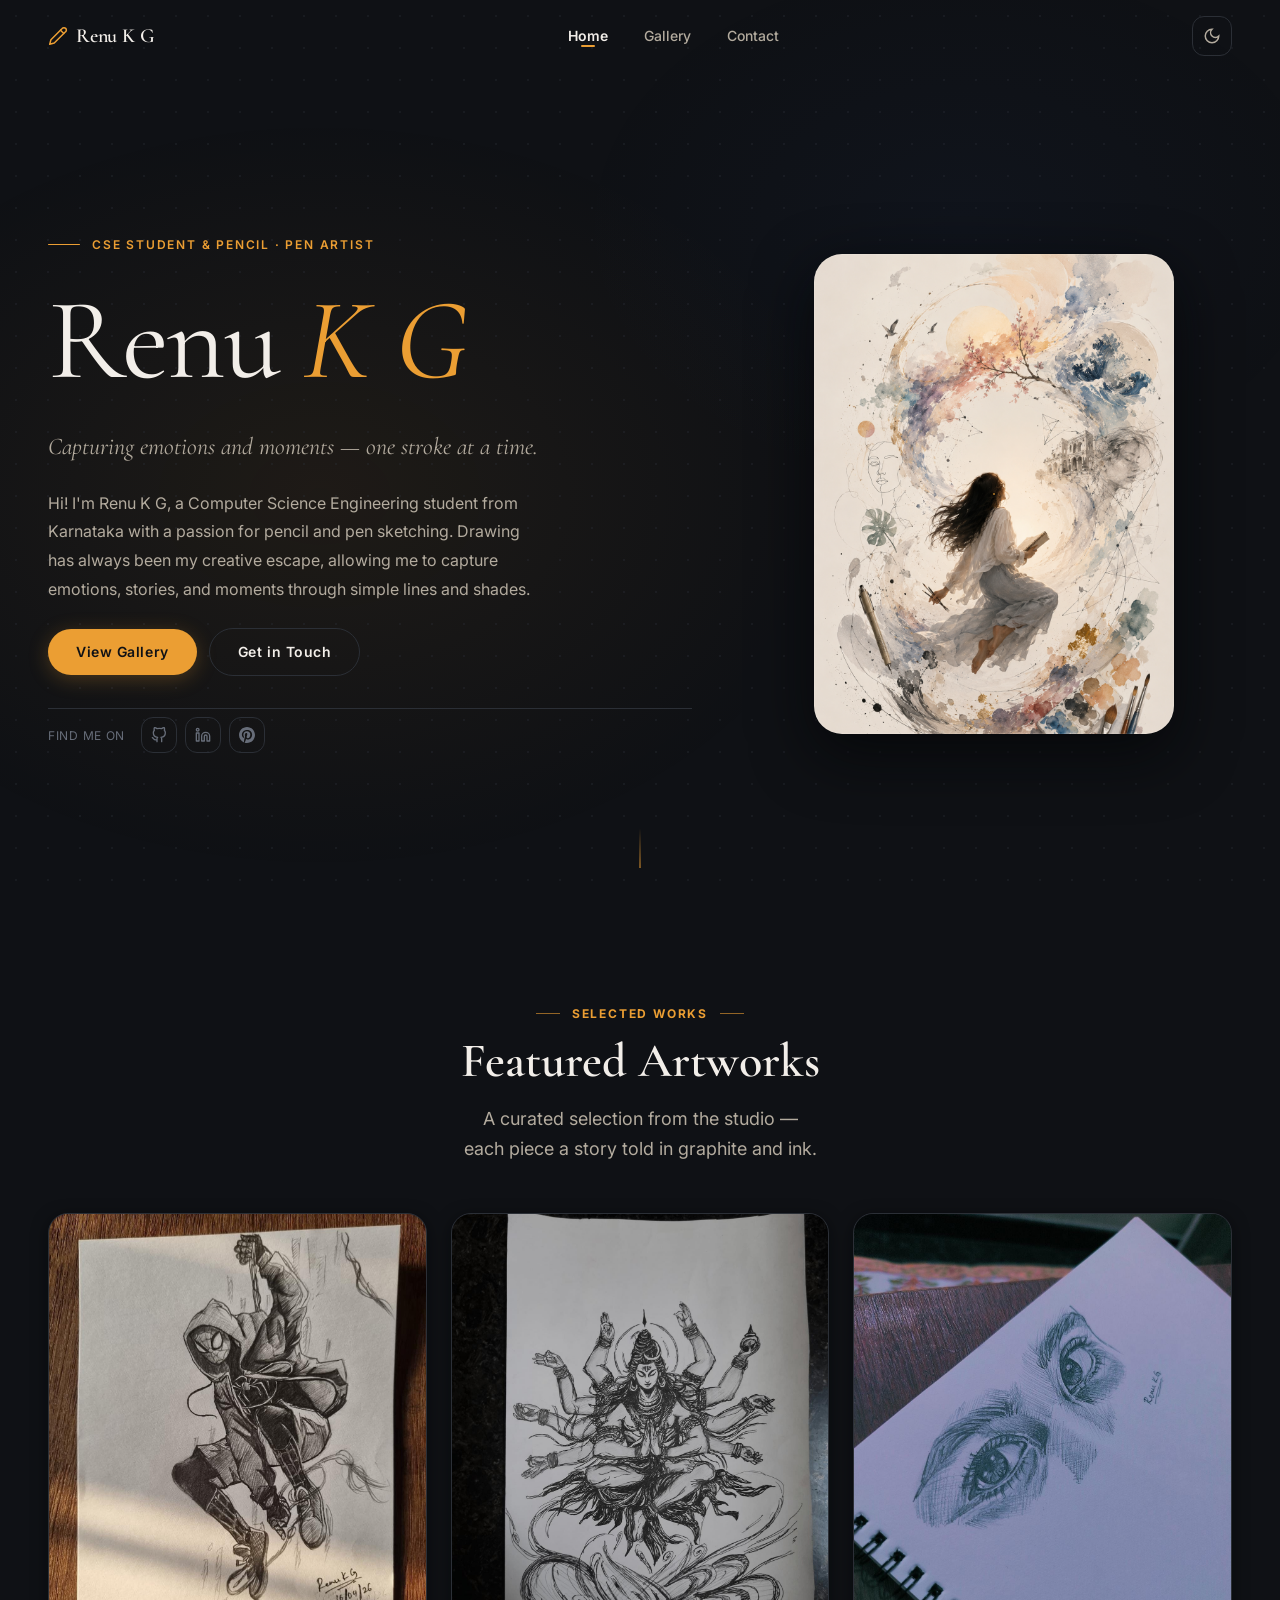
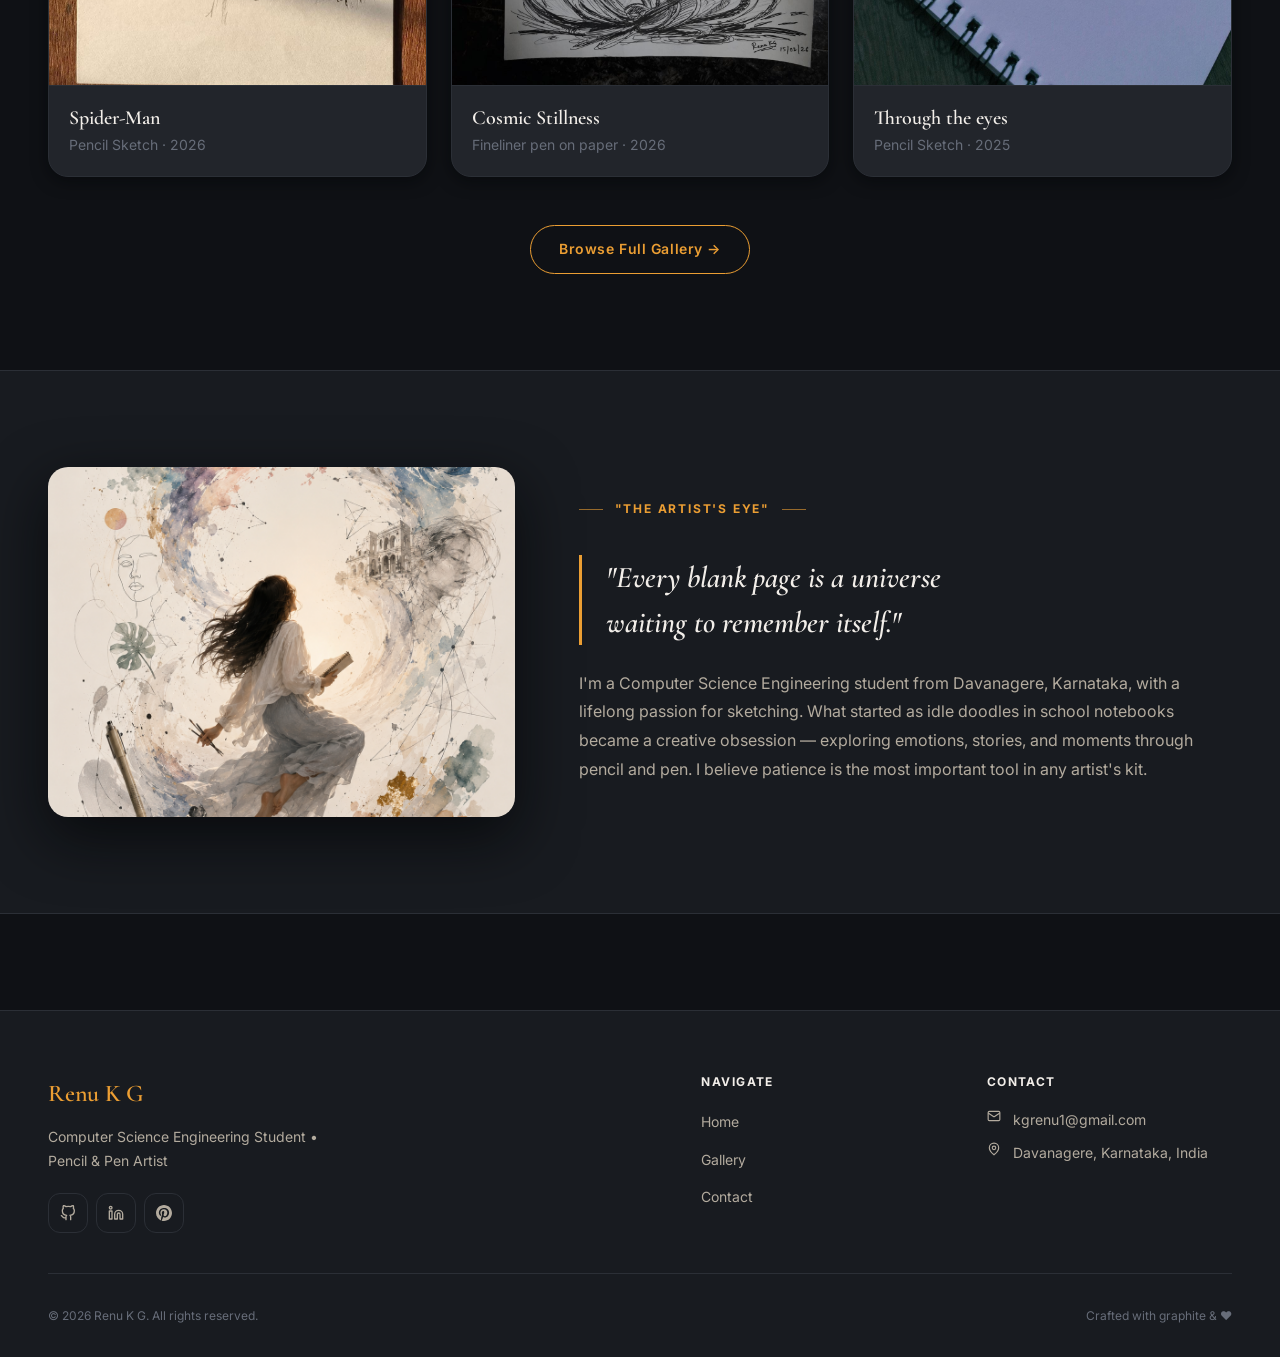
==== index.html @ 619134e6 "Initial commit: Production-ready Art Portfolio website" ====
<!DOCTYPE html>
<html lang="en" data-theme="dark">

<head>
  <meta charset="UTF-8">
  <meta name="viewport" content="width=device-width, initial-scale=1.0">

  <!-- SEO -->
  <title>Renu K G — Art Gallery</title>
  <meta name="description"
    content="The art portfolio of Renu K G, a Computer Science Engineering student from Davanagere, Karnataka, specialising in detailed pencil sketches and pen artworks.">
  <meta name="keywords"
    content="pencil sketch, pen art, graphite drawing, ink art, artist portfolio, portrait, nature illustration, Renu K G">
  <meta name="author" content="Renu K G">
  <meta name="robots" content="index, follow">
  <meta name="color-scheme" content="dark light">
  <meta name="theme-color" content="hsl(220, 16%, 7%)">

  <!-- Open Graph -->
  <meta property="og:title" content="Renu K G — Pencil Sketch &amp; Pen Art Portfolio">
  <meta property="og:description"
    content="A CSE student from Karnataka capturing emotions and moments through pencil and pen — one stroke at a time.">
  <meta property="og:type" content="website">
  <meta property="og:image" content="images/profile.jpg">

  <!-- Favicon (pencil emoji SVG) -->
  <link rel="icon"
    href="data:image/svg+xml,<svg xmlns='http://www.w3.org/2000/svg' viewBox='0 0 100 100'><text y='.9em' font-size='90'>✏️</text></svg>">

  <!-- Canonical -->
  <link rel="canonical" href="index.html">

  <!-- Google Fonts (preconnect for performance) -->
  <link rel="preconnect" href="https://fonts.googleapis.com">
  <link rel="preconnect" href="https://fonts.gstatic.com" crossorigin>

  <!-- CSS -->
  <link rel="stylesheet" href="css/style.css">
  <link rel="stylesheet" href="css/nav.css">
  <link rel="stylesheet" href="css/hero.css">

  <!-- Theme — loads in <head> to prevent flash -->
  <script src="js/theme.js"></script>
</head>

<body>

  <!-- Skip to main content (keyboard accessibility) -->
  <a class="skip-link" href="#main-content">Skip to content</a>

  <!-- ════════════════════════════════════════
       NAVIGATION
  ════════════════════════════════════════ -->
  <nav class="navbar" id="navbar" role="navigation" aria-label="Main navigation">
    <div class="nav-container">

      <!-- Logo -->
      <a href="index.html" class="nav-logo" aria-label="Renu K G — Home">
        <svg class="logo-icon" width="20" height="20" viewBox="0 0 24 24" fill="none" stroke="currentColor"
          stroke-width="1.8" stroke-linecap="round" stroke-linejoin="round" aria-hidden="true">
          <path d="M17 3a2.85 2.83 0 1 1 4 4L7.5 20.5 2 22l1.5-5.5Z" />
          <path d="m15 5 4 4" />
        </svg>
        <span class="logo-text">Renu K G</span>
      </a>

      <!-- Desktop links -->
      <ul class="nav-links" id="navLinks" role="list">
        <li><a href="index.html" class="nav-link active">Home</a></li>
        <li><a href="gallery.html" class="nav-link">Gallery</a></li>
        <li><a href="contact.html" class="nav-link">Contact</a></li>
      </ul>

      <!-- Actions -->
      <div class="nav-actions">
        <button class="theme-toggle" id="themeToggle" aria-label="Switch to light mode" type="button">
          <!-- Sun -->
          <svg class="icon-sun" width="18" height="18" viewBox="0 0 24 24" fill="none" stroke="currentColor"
            stroke-width="2" stroke-linecap="round" aria-hidden="true">
            <circle cx="12" cy="12" r="4" />
            <path
              d="M12 2v2M12 20v2M4.93 4.93l1.41 1.41M17.66 17.66l1.41 1.41M2 12h2M20 12h2M6.34 17.66l-1.41 1.41M19.07 4.93l-1.41 1.41" />
          </svg>
          <!-- Moon -->
          <svg class="icon-moon" width="18" height="18" viewBox="0 0 24 24" fill="none" stroke="currentColor"
            stroke-width="2" stroke-linecap="round" aria-hidden="true">
            <path d="M12 3a6 6 0 0 0 9 9 9 9 0 1 1-9-9Z" />
          </svg>
        </button>

        <button class="hamburger" id="hamburger" aria-label="Open menu" aria-expanded="false" aria-controls="navLinks"
          type="button">
          <span class="bar"></span>
          <span class="bar"></span>
          <span class="bar"></span>
        </button>
      </div>
    </div>
  </nav>

  <!-- Mobile nav overlay -->
  <div class="nav-overlay" id="navOverlay" aria-hidden="true"></div>


  <!-- ════════════════════════════════════════
       HERO
  ════════════════════════════════════════ -->
  <section class="hero" id="hero" aria-label="Artist introduction">
    <div class="hero-container" id="main-content">

      <!-- Content -->
      <div class="hero-content" data-reveal>
        <p class="hero-eyebrow">CSE Student &amp; Pencil · Pen Artist</p>

        <h1 class="hero-title">
          Renu <span class="hero-title-line accent">K G</span>
        </h1>

        <p class="hero-subtitle">Capturing emotions and moments — one stroke at a time.</p>

        <p class="hero-description">
          Hi! I'm Renu K G, a Computer Science Engineering student from Karnataka with a passion
          for pencil and pen sketching. Drawing has always been my creative escape, allowing me
          to capture emotions, stories, and moments through simple lines and shades.
        </p>

        <div class="hero-cta">
          <a href="gallery.html" class="btn btn-primary" id="heroGalleryBtn" data-ga="contact">View Gallery</a>
          <a href="contact.html" class="btn btn-ghost" id="heroContactBtn">Get in Touch</a>
        </div>

        <div class="hero-social">
          <span class="hero-social-label">Find me on</span>
          <div class="hero-social-links">
            <a href="https://github.com/renu-kg" class="hero-social-link" aria-label="GitHub" data-social="github"
              target="_blank" rel="noopener">
              <svg width="16" height="16" viewBox="0 0 24 24" fill="none" stroke="currentColor" stroke-width="2"
                stroke-linecap="round" stroke-linejoin="round" aria-hidden="true">
                <path
                  d="M9 19c-5 1.5-5-2.5-7-3m14 6v-3.87a3.37 3.37 0 0 0-.94-2.61c3.14-.35 6.44-1.54 6.44-7A5.44 5.44 0 0 0 20 4.77 5.07 5.07 0 0 0 19.91 1S18.73.65 16 2.48a13.38 13.38 0 0 0-7 0C6.27.65 5.09 1 5.09 1A5.07 5.07 0 0 0 5 4.77a5.44 5.44 0 0 0-1.5 3.78c0 5.42 3.3 6.61 6.44 7A3.37 3.37 0 0 0 9 18.13V22" />
              </svg>
            </a>
            <a href="https://www.linkedin.com/in/renu-k-g-9aaa152a6/" class="hero-social-link" aria-label="LinkedIn"
              data-social="linkedin" target="_blank" rel="noopener">
              <svg width="16" height="16" viewBox="0 0 24 24" fill="none" stroke="currentColor" stroke-width="2"
                stroke-linecap="round" stroke-linejoin="round" aria-hidden="true">
                <path d="M16 8a6 6 0 0 1 6 6v7h-4v-7a2 2 0 0 0-2-2 2 2 0 0 0-2 2v7h-4v-7a6 6 0 0 1 6-6z" />
                <rect x="2" y="9" width="4" height="12" />
                <circle cx="4" cy="4" r="2" />
              </svg>
            </a>
            <a href="https://pin.it/g6fN6bqMo" class="hero-social-link" aria-label="Pinterest" data-social="pinterest"
              target="_blank" rel="noopener">
              <svg width="16" height="16" viewBox="0 0 24 24" fill="currentColor" aria-hidden="true">
                <path
                  d="M12 0C5.373 0 0 5.373 0 12c0 5.084 3.163 9.426 7.627 11.174-.105-.949-.2-2.405.042-3.441.218-.937 1.407-5.965 1.407-5.965s-.359-.719-.359-1.782c0-1.668.967-2.914 2.171-2.914 1.023 0 1.518.769 1.518 1.69 0 1.029-.655 2.568-.994 3.995-.283 1.194.599 2.169 1.777 2.169 2.133 0 3.772-2.249 3.772-5.495 0-2.873-2.064-4.882-5.012-4.882-3.414 0-5.418 2.561-5.418 5.207 0 1.031.397 2.138.893 2.738a.36.36 0 0 1 .083.345l-.333 1.36c-.053.22-.174.267-.402.161-1.499-.698-2.436-2.889-2.436-4.649 0-3.785 2.75-7.262 7.929-7.262 4.163 0 7.398 2.967 7.398 6.931 0 4.136-2.607 7.464-6.227 7.464-1.216 0-2.359-.632-2.75-1.378l-.748 2.853c-.271 1.043-1.002 2.35-1.492 3.146C9.57 23.812 10.763 24 12 24c6.627 0 12-5.373 12-12S18.627 0 12 0z" />
              </svg>
            </a>
          </div>
        </div>
      </div>

      <!-- Profile image -->
      <div class="hero-image-wrapper" data-reveal data-delay="200">
        <div class="hero-image-frame">
          <img src="images/profile2.png" alt="Renu K G — Artist" class="hero-image">
          <div class="hero-deco-ring" aria-hidden="true"></div>
          <div class="hero-deco-ring" aria-hidden="true"></div>
        </div>
      </div>

    </div>

    <!-- Scroll cue -->
    <div class="hero-scroll" aria-hidden="true">
      <div class="hero-scroll-line"></div>
    </div>
  </section>


  <!-- ════════════════════════════════════════
       FEATURED WORKS
  ════════════════════════════════════════ -->
  <section class="featured-section" id="featured" aria-labelledby="featuredHeading">
    <div class="container">
      <header class="section-header" data-reveal>
        <p class="section-eyebrow">Selected Works</p>
        <h2 class="section-title" id="featuredHeading">Featured Artworks</h2>
        <p class="section-subtitle">A curated selection from the studio — each piece a story told in graphite and ink.
        </p>
      </header>

      <!-- Cards injected by home.js -->
      <div class="featured-grid" id="featuredGrid" aria-live="polite"></div>

      <div class="section-footer" data-reveal>
        <a href="gallery.html" class="btn btn-outline" id="viewAllBtn" data-ga="contact">Browse Full Gallery &rarr;</a>
      </div>
    </div>
  </section>


  <!-- ════════════════════════════════════════
       ABOUT TEASER
  ════════════════════════════════════════ -->
  <section class="about-teaser" id="about-teaser" aria-labelledby="teaserHeading">
    <div class="container">
      <div class="about-teaser-inner">
        <div class="about-teaser-img-wrap" data-reveal>
          <img src="images/profile2.png" alt="Renu K G — Artist at work" loading="lazy">
        </div>
        <div class="about-teaser-content">
          <p class="section-eyebrow" data-reveal>"The artist's eye"</p>
          <h2 class="about-teaser-quote" id="teaserHeading" data-reveal>
            "Every blank page is a universe waiting to remember itself."
          </h2>
          <p class="about-teaser-text" data-reveal>
            I'm a Computer Science Engineering student from Davanagere, Karnataka, with a lifelong
            passion for sketching. What started as idle doodles in school notebooks became a creative
            obsession — exploring emotions, stories, and moments through pencil and pen. I believe
            patience is the most important tool in any artist's kit.
          </p>
        </div>
      </div>
    </div>
  </section>


  <!-- ════════════════════════════════════════
       FOOTER
  ════════════════════════════════════════ -->
  <footer class="footer" role="contentinfo">
    <div class="container">
      <div class="footer-grid">
        <!-- Brand -->
        <div>
          <span class="footer-logo">Renu K G</span>
          <p class="footer-tagline">Computer Science Engineering Student &bull; Pencil &amp; Pen Artist</p>
          <div class="footer-social">
            <a href="https://github.com/renu-kg" class="footer-social-link" aria-label="GitHub" data-social="github"
              target="_blank" rel="noopener">
              <svg width="16" height="16" viewBox="0 0 24 24" fill="none" stroke="currentColor" stroke-width="2"
                stroke-linecap="round" stroke-linejoin="round" aria-hidden="true">
                <path
                  d="M9 19c-5 1.5-5-2.5-7-3m14 6v-3.87a3.37 3.37 0 0 0-.94-2.61c3.14-.35 6.44-1.54 6.44-7A5.44 5.44 0 0 0 20 4.77 5.07 5.07 0 0 0 19.91 1S18.73.65 16 2.48a13.38 13.38 0 0 0-7 0C6.27.65 5.09 1 5.09 1A5.07 5.07 0 0 0 5 4.77a5.44 5.44 0 0 0-1.5 3.78c0 5.42 3.3 6.61 6.44 7A3.37 3.37 0 0 0 9 18.13V22" />
              </svg>
            </a>
            <a href="https://www.linkedin.com/in/renu-k-g-9aaa152a6/" class="footer-social-link" aria-label="LinkedIn"
              data-social="linkedin" target="_blank" rel="noopener">
              <svg width="16" height="16" viewBox="0 0 24 24" fill="none" stroke="currentColor" stroke-width="2"
                stroke-linecap="round" stroke-linejoin="round" aria-hidden="true">
                <path d="M16 8a6 6 0 0 1 6 6v7h-4v-7a2 2 0 0 0-2-2 2 2 0 0 0-2 2v7h-4v-7a6 6 0 0 1 6-6z" />
                <rect x="2" y="9" width="4" height="12" />
                <circle cx="4" cy="4" r="2" />
              </svg>
            </a>
            <a href="https://pin.it/g6fN6bqMo" class="footer-social-link" aria-label="Pinterest" data-social="pinterest"
              target="_blank" rel="noopener">
              <svg width="16" height="16" viewBox="0 0 24 24" fill="currentColor" aria-hidden="true">
                <path
                  d="M12 0C5.373 0 0 5.373 0 12c0 5.084 3.163 9.426 7.627 11.174-.105-.949-.2-2.405.042-3.441.218-.937 1.407-5.965 1.407-5.965s-.359-.719-.359-1.782c0-1.668.967-2.914 2.171-2.914 1.023 0 1.518.769 1.518 1.69 0 1.029-.655 2.568-.994 3.995-.283 1.194.599 2.169 1.777 2.169 2.133 0 3.772-2.249 3.772-5.495 0-2.873-2.064-4.882-5.012-4.882-3.414 0-5.418 2.561-5.418 5.207 0 1.031.397 2.138.893 2.738a.36.36 0 0 1 .083.345l-.333 1.36c-.053.22-.174.267-.402.161-1.499-.698-2.436-2.889-2.436-4.649 0-3.785 2.75-7.262 7.929-7.262 4.163 0 7.398 2.967 7.398 6.931 0 4.136-2.607 7.464-6.227 7.464-1.216 0-2.359-.632-2.75-1.378l-.748 2.853c-.271 1.043-1.002 2.35-1.492 3.146C9.57 23.812 10.763 24 12 24c6.627 0 12-5.373 12-12S18.627 0 12 0z" />
              </svg>
            </a>
          </div>
        </div>

        <!-- Navigate -->
        <div class="footer-col">
          <h4>Navigate</h4>
          <ul>
            <li><a href="index.html">Home</a></li>
            <li><a href="gallery.html">Gallery</a></li>
            <li><a href="contact.html">Contact</a></li>
          </ul>
        </div>

        <!-- Contact -->
        <div class="footer-col">
          <h4>Contact</h4>
          <div class="footer-contact-item">
            <svg width="14" height="14" viewBox="0 0 24 24" fill="none" stroke="currentColor" stroke-width="2"
              aria-hidden="true">
              <rect x="2" y="4" width="20" height="16" rx="2" />
              <path d="m22 7-8.97 5.7a1.94 1.94 0 0 1-2.06 0L2 7" />
            </svg>
            <a href="mailto:kgrenu1@gmail.com">kgrenu1@gmail.com</a>
          </div>
          <div class="footer-contact-item">
            <svg width="14" height="14" viewBox="0 0 24 24" fill="none" stroke="currentColor" stroke-width="2"
              aria-hidden="true">
              <path d="M20 10c0 6-8 12-8 12s-8-6-8-12a8 8 0 0 1 16 0Z" />
              <circle cx="12" cy="10" r="3" />
            </svg>
            <span>Davanagere, Karnataka, India</span>
          </div>
        </div>
      </div>

      <div class="footer-bottom">
        <p>&copy; <span id="copyrightYear">2024</span> Renu K G. All rights reserved.</p>
        <p>Crafted with graphite &amp; ❤</p>
      </div>
    </div>
  </footer>


  <script src="js/nav.js"></script>
  <script src="js/animations.js"></script>
  <script src="js/home.js"></script>
  <script src="js/analytics.js"></script>
  <script>
    /* Dynamic copyright year */
    var y = document.getElementById('copyrightYear');
    if (y) y.textContent = new Date().getFullYear();
  </script>
</body>

</html>
---- css/style.css ----
/* =============================================================================
   GLOBAL DESIGN SYSTEM — style.css  v2.0 (Production)
   Art Portfolio · Elara Voss
   ============================================================================= */

/* ── Google Fonts ──────────────────────────────────────────────────────────── */
@import url('https://fonts.googleapis.com/css2?family=Cormorant+Garamond:ital,wght@0,300;0,400;0,500;0,600;0,700;1,300;1,400;1,600&family=Inter:wght@300;400;500;600;700&display=swap');

/* ── Design Tokens — Dark Theme (default) ─────────────────────────────────── */
:root {
  color-scheme: dark;

  /* Backgrounds */
  --color-bg:           hsl(220, 16%, 7%);
  --color-bg-surface:   hsl(220, 14%, 11%);
  --color-bg-card:      hsl(220, 12%, 15%);
  --color-bg-hover:     hsl(220, 12%, 19%);
  --color-bg-elevated:  hsl(220, 12%, 21%);

  /* Accent — warm amber/gold */
  --color-accent:       hsl(35, 82%, 56%);
  --color-accent-hover: hsl(35, 82%, 48%);
  --color-accent-muted: hsl(35, 40%, 16%);
  --color-accent-glow:  hsla(35, 82%, 56%, 0.25);

  /* Text */
  --color-text-1:       hsl(38, 25%, 93%);
  --color-text-2:       hsl(38, 12%, 66%);
  --color-text-3:       hsl(220,  8%, 44%);

  /* Borders */
  --color-border:       hsl(220, 12%, 19%);
  --color-border-hover: hsl(220, 12%, 30%);

  /* Skeleton / shimmer */
  --color-shimmer-1:    hsl(220, 12%, 14%);
  --color-shimmer-2:    hsl(220, 12%, 22%);

  /* Shadows */
  --shadow-sm:  0 1px  4px hsla(220, 30%, 2%, 0.50);
  --shadow-md:  0 4px 16px hsla(220, 30%, 2%, 0.55);
  --shadow-lg:  0 8px 32px hsla(220, 30%, 2%, 0.65);
  --shadow-xl:  0 20px 60px hsla(220, 30%, 2%, 0.75);

  /* Typography */
  --font-display: 'Cormorant Garamond', Georgia, serif;
  --font-body:    'Inter', system-ui, -apple-system, sans-serif;
  --font-mono:    'JetBrains Mono', 'Fira Code', Consolas, monospace;

  /* Type scale */
  --text-xs:   0.75rem;
  --text-sm:   0.875rem;
  --text-base: 1rem;
  --text-lg:   1.125rem;
  --text-xl:   1.25rem;
  --text-2xl:  1.5rem;
  --text-3xl:  1.875rem;
  --text-4xl:  2.25rem;
  --text-5xl:  3rem;
  --text-6xl:  3.75rem;
  --text-7xl:  4.5rem;

  /* Spacing */
  --space-1:   0.25rem;
  --space-2:   0.5rem;
  --space-3:   0.75rem;
  --space-4:   1rem;
  --space-5:   1.25rem;
  --space-6:   1.5rem;
  --space-8:   2rem;
  --space-10:  2.5rem;
  --space-12:  3rem;
  --space-14:  3.5rem;
  --space-16:  4rem;
  --space-20:  5rem;
  --space-24:  6rem;
  --space-28:  7rem;
  --space-36:  9rem;

  /* Layout */
  --container-max: 1280px;
  --nav-height:    72px;

  /* Radii */
  --radius-sm:   6px;
  --radius-md:   12px;
  --radius-lg:   20px;
  --radius-xl:   28px;
  --radius-full: 9999px;

  /* Easing */
  --ease-out:    cubic-bezier(0.25, 0.46, 0.45, 0.94);
  --ease-in-out: cubic-bezier(0.4, 0, 0.2, 1);
  --ease-spring: cubic-bezier(0.34, 1.56, 0.64, 1);

  /* Transitions */
  --transition-fast:   150ms var(--ease-out);
  --transition-base:   250ms var(--ease-out);
  --transition-slow:   400ms var(--ease-out);
  --transition-spring: 500ms var(--ease-spring);
}

/* ── Design Tokens — Light Theme ──────────────────────────────────────────── */
[data-theme="light"] {
  color-scheme: light;

  --color-bg:           hsl(42, 30%, 97%);
  --color-bg-surface:   hsl(0,   0%, 100%);
  --color-bg-card:      hsl(42, 20%, 94%);
  --color-bg-hover:     hsl(42, 20%, 90%);
  --color-bg-elevated:  hsl(42, 20%, 88%);

  --color-accent:       hsl(35, 82%, 42%);
  --color-accent-hover: hsl(35, 82%, 35%);
  --color-accent-muted: hsl(35, 60%, 93%);
  --color-accent-glow:  hsla(35, 82%, 50%, 0.18);

  --color-text-1:       hsl(220, 20%, 12%);
  --color-text-2:       hsl(220, 10%, 38%);
  --color-text-3:       hsl(220,  8%, 58%);

  --color-border:       hsl(42, 20%, 86%);
  --color-border-hover: hsl(220, 10%, 70%);

  --color-shimmer-1:    hsl(42, 15%, 90%);
  --color-shimmer-2:    hsl(42, 15%, 97%);

  --shadow-sm:  0 1px  4px hsla(220, 20%, 60%, 0.15);
  --shadow-md:  0 4px 16px hsla(220, 20%, 60%, 0.15);
  --shadow-lg:  0 8px 32px hsla(220, 20%, 60%, 0.18);
  --shadow-xl:  0 20px 60px hsla(220, 20%, 60%, 0.22);
}

/* ── Reset ─────────────────────────────────────────────────────────────────── */
*, *::before, *::after {
  box-sizing: border-box;
  margin: 0;
  padding: 0;
}

html {
  scroll-behavior: smooth;
  -webkit-text-size-adjust: 100%;
  color-scheme: dark light;
}

body {
  font-family: var(--font-body);
  background-color: var(--color-bg);
  color: var(--color-text-1);
  line-height: 1.6;
  min-height: 100dvh;
  overflow-x: hidden;
  transition:
    background-color var(--transition-slow),
    color var(--transition-slow);
}

/* Prevent flash of light theme before JS runs */
html:not([data-theme]) {
  --color-bg: hsl(220, 16%, 7%);
}

img, video {
  max-width: 100%;
  height: auto;
  display: block;
}

a {
  color: inherit;
  text-decoration: none;
}

ul, ol {
  list-style: none;
}

button {
  cursor: pointer;
  border: none;
  background: none;
  font-family: inherit;
  color: inherit;
}

input, textarea, select {
  font-family: inherit;
  color: inherit;
}

/* ── Accessibility: Focus Ring ─────────────────────────────────────────────── */
*:focus-visible {
  outline: 2px solid var(--color-accent);
  outline-offset: 3px;
  border-radius: var(--radius-sm);
}

/* Remove outline on mouse click (keep for keyboard only) */
*:focus:not(:focus-visible) {
  outline: none;
}

/* ── Skip-to-content Link ──────────────────────────────────────────────────── */
.skip-link {
  position: fixed;
  top: var(--space-4);
  left: var(--space-4);
  z-index: 9999;
  padding: 0.6rem 1.25rem;
  background: var(--color-accent);
  color: hsl(220, 16%, 7%);
  font-size: var(--text-sm);
  font-weight: 700;
  border-radius: var(--radius-full);
  text-decoration: none;
  /* Hidden until focused */
  transform: translateY(-150%);
  opacity: 0;
  transition: transform var(--transition-fast), opacity var(--transition-fast);
}

.skip-link:focus-visible {
  transform: translateY(0);
  opacity: 1;
  outline: 2px solid hsl(220, 16%, 7%);
  outline-offset: 2px;
}

/* ── Custom Scrollbar ──────────────────────────────────────────────────────── */
::-webkit-scrollbar {
  width: 6px;
  height: 6px;
}

::-webkit-scrollbar-track {
  background: var(--color-bg);
}

::-webkit-scrollbar-thumb {
  background: var(--color-border);
  border-radius: var(--radius-full);
}

::-webkit-scrollbar-thumb:hover {
  background: var(--color-accent);
}

/* ── Text Selection ────────────────────────────────────────────────────────── */
::selection {
  background: var(--color-accent);
  color: hsl(220, 16%, 7%);
}

/* ── Container ─────────────────────────────────────────────────────────────── */
.container {
  width: 100%;
  max-width: var(--container-max);
  margin-inline: auto;
  padding-inline: var(--space-6);
}

@media (min-width: 640px)  { .container { padding-inline: var(--space-8);  } }
@media (min-width: 1024px) { .container { padding-inline: var(--space-12); } }

/* ── Typography ────────────────────────────────────────────────────────────── */
h1, h2, h3, h4, h5, h6 {
  line-height: 1.2;
  font-weight: 600;
  text-wrap: balance;
}

.font-display { font-family: var(--font-display); }
.accent-text  { color: var(--color-accent); }

/* ── Buttons ───────────────────────────────────────────────────────────────── */
.btn {
  display: inline-flex;
  align-items: center;
  justify-content: center;
  gap: var(--space-2);
  padding: 0.75rem 1.75rem;
  border-radius: var(--radius-full);
  font-family: var(--font-body);
  font-size: var(--text-sm);
  font-weight: 600;
  letter-spacing: 0.04em;
  transition: all var(--transition-base);
  white-space: nowrap;
  position: relative;
  overflow: hidden;
}

.btn:active {
  transform: scale(0.97) translateY(0) !important;
}

.btn-primary {
  background: var(--color-accent);
  color: hsl(220, 16%, 7%);
  box-shadow: 0 4px 20px var(--color-accent-glow);
}

.btn-primary:hover {
  background: var(--color-accent-hover);
  transform: translateY(-2px);
  box-shadow: 0 8px 28px var(--color-accent-glow);
}

.btn-ghost {
  background: transparent;
  color: var(--color-text-1);
  border: 1.5px solid var(--color-border);
}

.btn-ghost:hover {
  border-color: var(--color-accent);
  color: var(--color-accent);
  transform: translateY(-2px);
}

.btn-outline {
  background: transparent;
  color: var(--color-accent);
  border: 1.5px solid var(--color-accent);
}

.btn-outline:hover {
  background: var(--color-accent);
  color: hsl(220, 16%, 7%);
  transform: translateY(-2px);
  box-shadow: 0 8px 28px var(--color-accent-glow);
}

/* ── Section Headers ───────────────────────────────────────────────────────── */
.section-header {
  text-align: center;
  margin-bottom: var(--space-12);
}

.section-eyebrow {
  display: inline-flex;
  align-items: center;
  gap: var(--space-3);
  font-size: var(--text-xs);
  font-weight: 700;
  letter-spacing: 0.15em;
  text-transform: uppercase;
  color: var(--color-accent);
  margin-bottom: var(--space-3);
}

.section-eyebrow::before,
.section-eyebrow::after {
  content: '';
  display: block;
  width: 24px;
  height: 1px;
  background: var(--color-accent);
  opacity: 0.6;
}

.section-title {
  font-family: var(--font-display);
  font-size: clamp(var(--text-3xl), 5vw, var(--text-5xl));
  font-weight: 600;
  color: var(--color-text-1);
  line-height: 1.1;
  text-wrap: balance;
}

.section-subtitle {
  font-size: var(--text-lg);
  color: var(--color-text-2);
  max-width: 560px;
  margin: var(--space-4) auto 0;
  line-height: 1.7;
  text-wrap: balance;
}

.section-footer {
  text-align: center;
  margin-top: var(--space-12);
}

/* ── Page Hero (inner pages) ───────────────────────────────────────────────── */
.page-hero {
  padding: calc(var(--nav-height) + var(--space-16)) 0 var(--space-16);
  text-align: center;
  position: relative;
  overflow: hidden;
}

.page-hero::before {
  content: '';
  position: absolute;
  inset: 0;
  background: radial-gradient(ellipse at 50% 0%, var(--color-accent-muted) 0%, transparent 70%);
  opacity: 0.6;
  pointer-events: none;
}

.page-hero-eyebrow {
  display: inline-flex;
  align-items: center;
  gap: var(--space-3);
  font-size: var(--text-xs);
  font-weight: 700;
  letter-spacing: 0.15em;
  text-transform: uppercase;
  color: var(--color-accent);
  margin-bottom: var(--space-4);
}

.page-hero-eyebrow::before,
.page-hero-eyebrow::after {
  content: '';
  display: block;
  width: 24px;
  height: 1px;
  background: var(--color-accent);
  opacity: 0.6;
}

.page-hero-title {
  font-family: var(--font-display);
  font-size: clamp(var(--text-4xl), 6vw, var(--text-6xl));
  font-weight: 600;
  line-height: 1.05;
  margin-bottom: var(--space-5);
  text-wrap: balance;
}

.page-hero-subtitle {
  font-size: var(--text-lg);
  color: var(--color-text-2);
  max-width: 520px;
  margin: 0 auto;
  line-height: 1.7;
  text-wrap: balance;
}

/* ── Scroll-Reveal Animations ──────────────────────────────────────────────── */
[data-reveal] {
  opacity: 0;
  transform: translateY(24px);
  transition:
    opacity  0.65s var(--ease-out),
    transform 0.65s var(--ease-out);
}

[data-reveal].revealed {
  opacity: 1;
  transform: translateY(0);
}

/* ── prefers-reduced-motion ────────────────────────────────────────────────── */
@media (prefers-reduced-motion: reduce) {
  *,
  *::before,
  *::after {
    animation-duration: 0.01ms !important;
    animation-iteration-count: 1 !important;
    transition-duration: 0.01ms !important;
    scroll-behavior: auto !important;
  }

  [data-reveal] {
    opacity: 1;
    transform: none;
    transition: none;
  }

  [data-reveal].revealed {
    opacity: 1;
    transform: none;
  }
}

/* ── Page-load entry animation (opacity-only so body transform doesn't break position:fixed modals) ── */
@keyframes pageEnter {
  from { opacity: 0; }
  to   { opacity: 1; }
}

body {
  animation: pageEnter 0.4s var(--ease-out) both;
}

@media (prefers-reduced-motion: reduce) {
  body { animation: none; }
}

/* ── Footer ────────────────────────────────────────────────────────────────── */
.footer {
  background: var(--color-bg-surface);
  border-top: 1px solid var(--color-border);
  padding: var(--space-16) 0 var(--space-8);
  margin-top: var(--space-24);
}

.footer-grid {
  display: grid;
  grid-template-columns: 1fr;
  gap: var(--space-10);
  margin-bottom: var(--space-10);
}

@media (min-width: 640px)  { .footer-grid { grid-template-columns: repeat(2, 1fr); } }
@media (min-width: 1024px) { .footer-grid { grid-template-columns: 2.5fr 1fr 1fr; } }

.footer-logo {
  font-family: var(--font-display);
  font-size: var(--text-2xl);
  font-weight: 600;
  color: var(--color-accent);
  display: block;
  margin-bottom: var(--space-3);
  letter-spacing: -0.01em;
}

.footer-tagline {
  color: var(--color-text-2);
  font-size: var(--text-sm);
  line-height: 1.7;
  max-width: 280px;
}

.footer-social {
  display: flex;
  flex-wrap: wrap;
  gap: var(--space-2);
  margin-top: var(--space-5);
}

.footer-social-link {
  width: 40px;
  height: 40px;
  border-radius: var(--radius-md);
  border: 1px solid var(--color-border);
  display: flex;
  align-items: center;
  justify-content: center;
  color: var(--color-text-2);
  transition: all var(--transition-base);
}

.footer-social-link:hover {
  border-color: var(--color-accent);
  color: var(--color-accent);
  background: var(--color-accent-muted);
  transform: translateY(-3px);
}

.footer-col h4 {
  font-size: var(--text-xs);
  font-weight: 700;
  letter-spacing: 0.12em;
  text-transform: uppercase;
  color: var(--color-text-1);
  margin-bottom: var(--space-5);
}

.footer-col ul {
  display: flex;
  flex-direction: column;
  gap: var(--space-3);
}

.footer-col ul a {
  color: var(--color-text-2);
  font-size: var(--text-sm);
  transition: color var(--transition-fast);
  display: inline-flex;
  align-items: center;
  gap: var(--space-2);
}

.footer-col ul a:hover {
  color: var(--color-accent);
}

.footer-contact-item {
  display: flex;
  align-items: flex-start;
  gap: var(--space-3);
  color: var(--color-text-2);
  font-size: var(--text-sm);
  margin-bottom: var(--space-3);
  line-height: 1.5;
}

.footer-contact-item a:hover {
  color: var(--color-accent);
}

.footer-bottom {
  padding-top: var(--space-8);
  border-top: 1px solid var(--color-border);
  display: flex;
  align-items: center;
  justify-content: space-between;
  flex-wrap: wrap;
  gap: var(--space-4);
}

.footer-bottom p {
  color: var(--color-text-3);
  font-size: var(--text-xs);
}

/* ── Utilities ─────────────────────────────────────────────────────────────── */

/* Screen-reader only text */
.visually-hidden,
.sr-only {
  position: absolute;
  width: 1px;
  height: 1px;
  padding: 0;
  margin: -1px;
  overflow: hidden;
  clip: rect(0, 0, 0, 0);
  white-space: nowrap;
  border: 0;
}

/* Scroll anchor offset so sticky nav doesn't cover headings */
.scroll-mt {
  scroll-margin-top: calc(var(--nav-height) + var(--space-4));
}
---- css/nav.css ----
/* =============================================================================
   NAVIGATION — nav.css
   ============================================================================= */

/* ── Base Navbar ───────────────────────────────────────────────────────────── */
.navbar {
  position: fixed;
  top: 0;
  left: 0;
  right: 0;
  z-index: 1000;
  height: var(--nav-height);
  transition:
    background-color var(--transition-base),
    border-color     var(--transition-base),
    box-shadow       var(--transition-base),
    transform        var(--transition-base);
}

/* Glassy backdrop after scrolling */
.navbar.scrolled {
  background: hsla(220, 16%, 7%, 0.82);
  backdrop-filter: blur(24px) saturate(140%);
  -webkit-backdrop-filter: blur(24px) saturate(140%);
  border-bottom: 1px solid var(--color-border);
  box-shadow: var(--shadow-md);
}

[data-theme="light"] .navbar.scrolled {
  background: hsla(42, 30%, 97%, 0.85);
}

/* Hide on scroll-down, reveal on scroll-up */
.navbar.nav-hidden {
  transform: translateY(-100%);
}

/* ── Container ─────────────────────────────────────────────────────────────── */
.nav-container {
  display: flex;
  align-items: center;
  justify-content: space-between;
  height: 100%;
  max-width: var(--container-max);
  margin-inline: auto;
  padding-inline: var(--space-6);
}

@media (min-width: 1024px) {
  .nav-container { padding-inline: var(--space-12); }
}

/* ── Logo ──────────────────────────────────────────────────────────────────── */
.nav-logo {
  display: inline-flex;
  align-items: center;
  gap: var(--space-2);
  color: var(--color-text-1);
  transition: color var(--transition-fast);
  z-index: 1001;
  position: relative;
}

.nav-logo:hover {
  color: var(--color-accent);
}

.logo-icon {
  color: var(--color-accent);
  flex-shrink: 0;
  transition: transform var(--transition-spring);
}

.nav-logo:hover .logo-icon {
  transform: rotate(-15deg) scale(1.1);
}

.logo-text {
  font-family: var(--font-display);
  font-size: var(--text-xl);
  font-weight: 600;
  letter-spacing: -0.01em;
  line-height: 1;
}

/* ── Nav Links (desktop) ───────────────────────────────────────────────────── */
.nav-links {
  display: flex;
  align-items: center;
  gap: var(--space-1);
}

.nav-link {
  position: relative;
  padding: var(--space-2) var(--space-4);
  font-size: var(--text-sm);
  font-weight: 500;
  color: var(--color-text-2);
  border-radius: var(--radius-full);
  transition: color var(--transition-fast), background-color var(--transition-fast);
  white-space: nowrap;
}

/* Animated underline */
.nav-link::after {
  content: '';
  position: absolute;
  bottom: 5px;
  left: 50%;
  transform: translateX(-50%) scaleX(0);
  width: 14px;
  height: 2px;
  background: var(--color-accent);
  border-radius: var(--radius-full);
  transition: transform var(--transition-base);
  transform-origin: center;
}

.nav-link:hover {
  color: var(--color-text-1);
}

.nav-link:hover::after,
.nav-link.active::after,
.nav-link[aria-current="page"]::after {
  transform: translateX(-50%) scaleX(1);
}

.nav-link.active,
.nav-link[aria-current="page"] {
  color: var(--color-text-1);
  font-weight: 600;
}

/* ── Nav Actions ───────────────────────────────────────────────────────────── */
.nav-actions {
  display: flex;
  align-items: center;
  gap: var(--space-2);
}

/* ── Theme Toggle ──────────────────────────────────────────────────────────── */
.theme-toggle {
  position: relative;
  width: 40px;
  height: 40px;
  border-radius: var(--radius-md);
  border: 1px solid var(--color-border);
  background: transparent;
  color: var(--color-text-2);
  display: flex;
  align-items: center;
  justify-content: center;
  transition: all var(--transition-base);
  overflow: hidden;
}

.theme-toggle:hover {
  border-color: var(--color-accent);
  color: var(--color-accent);
  background: var(--color-accent-muted);
}

/* Icon transitions */
.icon-sun,
.icon-moon {
  position: absolute;
  transition: all var(--transition-base);
}

/* Dark theme default: show moon */
.icon-sun  { opacity: 0; transform: rotate(90deg)  scale(0.6); }
.icon-moon { opacity: 1; transform: rotate(0deg)   scale(1);   }

/* Light theme: show sun */
[data-theme="light"] .icon-sun  { opacity: 1; transform: rotate(0deg)   scale(1);   }
[data-theme="light"] .icon-moon { opacity: 0; transform: rotate(-90deg) scale(0.6); }

/* ── Hamburger (mobile only) ───────────────────────────────────────────────── */
.hamburger {
  display: none;
  flex-direction: column;
  justify-content: center;
  gap: 5px;
  width: 40px;
  height: 40px;
  padding: 10px;
  border-radius: var(--radius-md);
  border: 1px solid var(--color-border);
  transition: all var(--transition-base);
  z-index: 1001;
  position: relative;
}

.hamburger:hover {
  border-color: var(--color-accent);
  background: var(--color-accent-muted);
}

.bar {
  display: block;
  width: 100%;
  height: 1.5px;
  background: var(--color-text-2);
  border-radius: var(--radius-full);
  transition: all var(--transition-base);
  transform-origin: center;
}

/* Animated to ✕ when active */
.hamburger.active .bar:nth-child(1) { transform: rotate(45deg) translate(4.8px, 4.8px); }
.hamburger.active .bar:nth-child(2) { opacity: 0; transform: scaleX(0); }
.hamburger.active .bar:nth-child(3) { transform: rotate(-45deg) translate(4.8px, -4.8px); }

/* ── Nav Overlay (mobile backdrop) ────────────────────────────────────────── */
.nav-overlay {
  display: none;
  position: fixed;
  inset: 0;
  background: hsla(220, 16%, 7%, 0.65);
  backdrop-filter: blur(6px);
  -webkit-backdrop-filter: blur(6px);
  z-index: 998;
  opacity: 0;
  transition: opacity var(--transition-base);
}

/* ── Mobile Layout ─────────────────────────────────────────────────────────── */
@media (max-width: 768px) {
  .hamburger { display: flex; }

  .nav-overlay {
    display: block;
    pointer-events: none;
  }

  .nav-overlay.visible {
    opacity: 1;
    pointer-events: all;
  }

  /* Slide-in drawer */
  .nav-links {
    position: fixed;
    top: 0;
    right: 0;
    bottom: 0;
    width: min(320px, 85vw);
    background: var(--color-bg-surface);
    border-left: 1px solid var(--color-border);
    flex-direction: column;
    align-items: stretch;
    gap: 0;
    padding: calc(var(--nav-height) + var(--space-6)) var(--space-6) var(--space-8);
    z-index: 999;
    overflow-y: auto;
    transform: translateX(110%);
    transition: transform var(--transition-slow);
    box-shadow: var(--shadow-xl);
  }

  .nav-links.open {
    transform: translateX(0);
  }

  .nav-link {
    padding: var(--space-4) var(--space-2);
    font-size: var(--text-lg);
    font-family: var(--font-display);
    border-radius: 0;
    border-bottom: 1px solid var(--color-border);
    color: var(--color-text-1);
    width: 100%;
  }

  .nav-link::after {
    display: none;
  }

  .nav-link.active,
  .nav-link[aria-current="page"] {
    color: var(--color-accent);
    font-weight: 700;
  }

  .nav-link:last-child {
    border-bottom: none;
  }
}
---- css/hero.css ----
/* =============================================================================
   HERO & HOME PAGE — hero.css
   ============================================================================= */

/* ── Hero Section ──────────────────────────────────────────────────────────── */
.hero {
  min-height: 100dvh;
  display: flex;
  align-items: center;
  padding-top: var(--nav-height);
  position: relative;
  overflow: hidden;
}

/* Ambient gradient behind the hero */
.hero::before {
  content: '';
  position: absolute;
  inset: 0;
  background:
    radial-gradient(ellipse 60% 60% at 25% 55%, hsla(35, 82%, 56%, 0.07) 0%, transparent 70%),
    radial-gradient(ellipse 50% 50% at 75% 25%, hsla(220, 60%, 50%, 0.04) 0%, transparent 60%);
  pointer-events: none;
}

/* Subtle dot-grid texture */
.hero::after {
  content: '';
  position: absolute;
  inset: 0;
  background-image: radial-gradient(circle, var(--color-border) 1px, transparent 1px);
  background-size: 32px 32px;
  opacity: 0.35;
  pointer-events: none;
}

/* ── Hero Layout ───────────────────────────────────────────────────────────── */
.hero-container {
  display: grid;
  grid-template-columns: 1fr;
  gap: var(--space-12);
  align-items: center;
  width: 100%;
  max-width: var(--container-max);
  margin-inline: auto;
  padding: var(--space-16) var(--space-6) var(--space-12);
  position: relative;
  z-index: 1;
}

@media (min-width: 768px) {
  .hero-container {
    grid-template-columns: 1fr 1fr;
    gap: var(--space-10);
    padding-inline: var(--space-8);
    min-height: calc(100dvh - var(--nav-height));
  }
}

@media (min-width: 1024px) {
  .hero-container {
    grid-template-columns: 1.15fr 0.85fr;
    gap: var(--space-16);
    padding-inline: var(--space-12);
  }
}

/* ── Hero Content ──────────────────────────────────────────────────────────── */
.hero-content {
  display: flex;
  flex-direction: column;
  gap: var(--space-6);
  order: 2;
}

@media (min-width: 768px) { .hero-content { order: 1; } }

.hero-eyebrow {
  display: inline-flex;
  align-items: center;
  gap: var(--space-3);
  font-size: var(--text-xs);
  font-weight: 600;
  letter-spacing: 0.15em;
  text-transform: uppercase;
  color: var(--color-accent);
}

.hero-eyebrow::before {
  content: '';
  display: block;
  width: 32px;
  height: 1.5px;
  background: var(--color-accent);
  border-radius: var(--radius-full);
}

/* Main title */
.hero-title {
  font-family: var(--font-display);
  font-size: clamp(3.5rem, 9vw, 7.5rem);
  font-weight: 400;
  line-height: 1.1;
  letter-spacing: -0.02em;
}

.hero-title-line {
  display: block;
}

.hero-title-line.accent {
  display: inline;
  color: var(--color-accent);
  font-style: italic;
}

.hero-subtitle {
  font-family: var(--font-display);
  font-size: clamp(var(--text-lg), 2.5vw, var(--text-2xl));
  color: var(--color-text-2);
  font-weight: 400;
  font-style: italic;
  line-height: 1.5;
}

.hero-description {
  font-size: var(--text-base);
  color: var(--color-text-2);
  line-height: 1.8;
  max-width: 500px;
}

/* CTA row */
.hero-cta {
  display: flex;
  flex-wrap: wrap;
  gap: var(--space-3);
  align-items: center;
}

/* Social links row */
.hero-social {
  display: flex;
  align-items: center;
  gap: var(--space-4);
  padding-top: var(--space-2);
  border-top: 1px solid var(--color-border);
  margin-top: var(--space-2);
}

.hero-social-label {
  font-size: var(--text-xs);
  color: var(--color-text-3);
  letter-spacing: 0.06em;
  text-transform: uppercase;
  white-space: nowrap;
}

.hero-social-links {
  display: flex;
  gap: var(--space-2);
}

.hero-social-link {
  width: 36px;
  height: 36px;
  border-radius: var(--radius-md);
  border: 1px solid var(--color-border);
  display: flex;
  align-items: center;
  justify-content: center;
  color: var(--color-text-3);
  transition: all var(--transition-base);
}

.hero-social-link:hover {
  border-color: var(--color-accent);
  color: var(--color-accent);
  background: var(--color-accent-muted);
  transform: translateY(-3px);
}

/* ── Hero Image ────────────────────────────────────────────────────────────── */
.hero-image-wrapper {
  position: relative;
  display: flex;
  justify-content: center;
  align-items: center;
  order: 1;
}

@media (min-width: 768px) { .hero-image-wrapper { order: 2; } }

.hero-image-frame {
  position: relative;
  width: min(360px, 80vw);
  aspect-ratio: 3 / 4;
  border-radius: var(--radius-xl);
  overflow: hidden;
  box-shadow: var(--shadow-xl);
}

/* Inner border/gloss overlay */
.hero-image-frame::after {
  content: '';
  position: absolute;
  inset: 0;
  border-radius: inherit;
  border: 1px solid hsla(0, 0%, 100%, 0.08);
  pointer-events: none;
  z-index: 1;
}

.hero-image {
  width: 100%;
  height: 100%;
  object-fit: cover;
  object-position: center top;
  transition: transform 6s cubic-bezier(0.25, 0.46, 0.45, 0.94);
}

.hero-image-frame:hover .hero-image {
  transform: scale(1.04);
}

/* Decorative rings */
.hero-deco-ring {
  position: absolute;
  border-radius: var(--radius-xl);
  border: 1.5px solid var(--color-accent);
  pointer-events: none;
  top: 50%;
  left: 50%;
  transform: translate(-50%, -50%);
}

.hero-deco-ring:nth-child(1) {
  width: calc(100% + 20px);
  height: calc(100% + 20px);
  opacity: 0.25;
}

.hero-deco-ring:nth-child(2) {
  width: calc(100% + 44px);
  height: calc(100% + 44px);
  opacity: 0.10;
}

@media (prefers-reduced-motion: reduce) {
  .hero-scroll-line   { animation: none; opacity: 0.6; }
}

/* Scroll indicator */
.hero-scroll {
  position: absolute;
  bottom: var(--space-8);
  left: 50%;
  transform: translateX(-50%);
  display: flex;
  flex-direction: column;
  align-items: center;
  gap: var(--space-2);
  color: var(--color-text-3);
  font-size: var(--text-xs);
  letter-spacing: 0.1em;
  text-transform: uppercase;
  z-index: 1;
}

.hero-scroll-line {
  width: 1px;
  height: 40px;
  background: linear-gradient(to bottom, transparent, var(--color-accent));
  animation: scrollBounce 2s ease-in-out infinite;
}

@keyframes scrollBounce {
  0%, 100% { opacity: 0.4; transform: scaleY(1); }
  50%       { opacity: 1;   transform: scaleY(1.2); }
}

/* ── Featured Works Section ────────────────────────────────────────────────── */
.featured-section {
  padding: var(--space-24) 0;
}

.featured-grid {
  display: grid;
  grid-template-columns: 1fr;
  gap: var(--space-6);
}

@media (min-width: 640px)  { .featured-grid { grid-template-columns: repeat(2, 1fr); } }
@media (min-width: 1024px) { .featured-grid { grid-template-columns: repeat(3, 1fr); } }

.featured-card {
  border-radius: var(--radius-lg);
  overflow: hidden;
  background: var(--color-bg-card);
  border: 1px solid var(--color-border);
  box-shadow: var(--shadow-md);
  transition: all var(--transition-base);
}

.featured-card:hover {
  transform: translateY(-8px);
  box-shadow: var(--shadow-xl);
  border-color: var(--color-accent);
}

.featured-card-link { display: block; }

.featured-card-image-wrapper {
  aspect-ratio: 4 / 5;
  overflow: hidden;
  position: relative;
}

.featured-card-image {
  width: 100%;
  height: 100%;
  object-fit: cover;
  transition: transform var(--transition-slow);
}

.featured-card:hover .featured-card-image {
  transform: scale(1.07);
}

.featured-card-overlay {
  position: absolute;
  inset: 0;
  background: linear-gradient(to top, hsla(220, 16%, 7%, 0.92) 0%, transparent 55%);
  display: flex;
  align-items: flex-end;
  padding: var(--space-5);
  opacity: 0;
  transition: opacity var(--transition-base);
}

.featured-card:hover .featured-card-overlay { opacity: 1; }

.view-label {
  font-size: var(--text-sm);
  font-weight: 500;
  color: hsl(0, 0%, 100%);
  display: flex;
  align-items: center;
  gap: var(--space-2);
}

.featured-card-info {
  padding: var(--space-5);
  border-top: 1px solid var(--color-border);
}

.featured-card-title {
  font-family: var(--font-display);
  font-size: var(--text-xl);
  font-weight: 600;
  margin-bottom: var(--space-1);
  line-height: 1.2;
}

.featured-card-meta {
  font-size: var(--text-sm);
  color: var(--color-text-3);
}

/* ── About Teaser ──────────────────────────────────────────────────────────── */
.about-teaser {
  padding: var(--space-24) 0;
  background: var(--color-bg-surface);
  border-top: 1px solid var(--color-border);
  border-bottom: 1px solid var(--color-border);
}

.about-teaser-inner {
  display: grid;
  grid-template-columns: 1fr;
  gap: var(--space-12);
  align-items: center;
}

@media (min-width: 768px) {
  .about-teaser-inner { grid-template-columns: 5fr 7fr; gap: var(--space-16); }
}

.about-teaser-img-wrap {
  aspect-ratio: 4 / 3;
  border-radius: var(--radius-lg);
  overflow: hidden;
  box-shadow: var(--shadow-xl);
}

.about-teaser-img-wrap img {
  width: 100%;
  height: 100%;
  object-fit: cover;
  transition: transform var(--transition-slow);
}

.about-teaser-img-wrap:hover img {
  transform: scale(1.04);
}

.about-teaser-content {
  display: flex;
  flex-direction: column;
  gap: var(--space-6);
}

.about-teaser-quote {
  font-family: var(--font-display);
  font-size: clamp(var(--text-xl), 3vw, var(--text-3xl));
  font-style: italic;
  color: var(--color-text-1);
  line-height: 1.5;
  padding-left: var(--space-6);
  border-left: 3px solid var(--color-accent);
}

.about-teaser-text {
  color: var(--color-text-2);
  line-height: 1.8;
}

/* Stats row */
.about-stats {
  display: grid;
  grid-template-columns: repeat(3, 1fr);
  gap: var(--space-3);
}

.stat-item {
  text-align: center;
  padding: var(--space-5) var(--space-3);
  border: 1px solid var(--color-border);
  border-radius: var(--radius-lg);
  background: var(--color-bg-card);
  transition: border-color var(--transition-fast);
}

.stat-item:hover {
  border-color: var(--color-accent);
}

.stat-value {
  font-family: var(--font-display);
  font-size: clamp(var(--text-2xl), 4vw, var(--text-4xl));
  font-weight: 700;
  color: var(--color-accent);
  display: block;
  line-height: 1.1;
}

.stat-label {
  font-size: var(--text-xs);
  color: var(--color-text-3);
  letter-spacing: 0.06em;
  text-transform: uppercase;
  margin-top: var(--space-1);
}
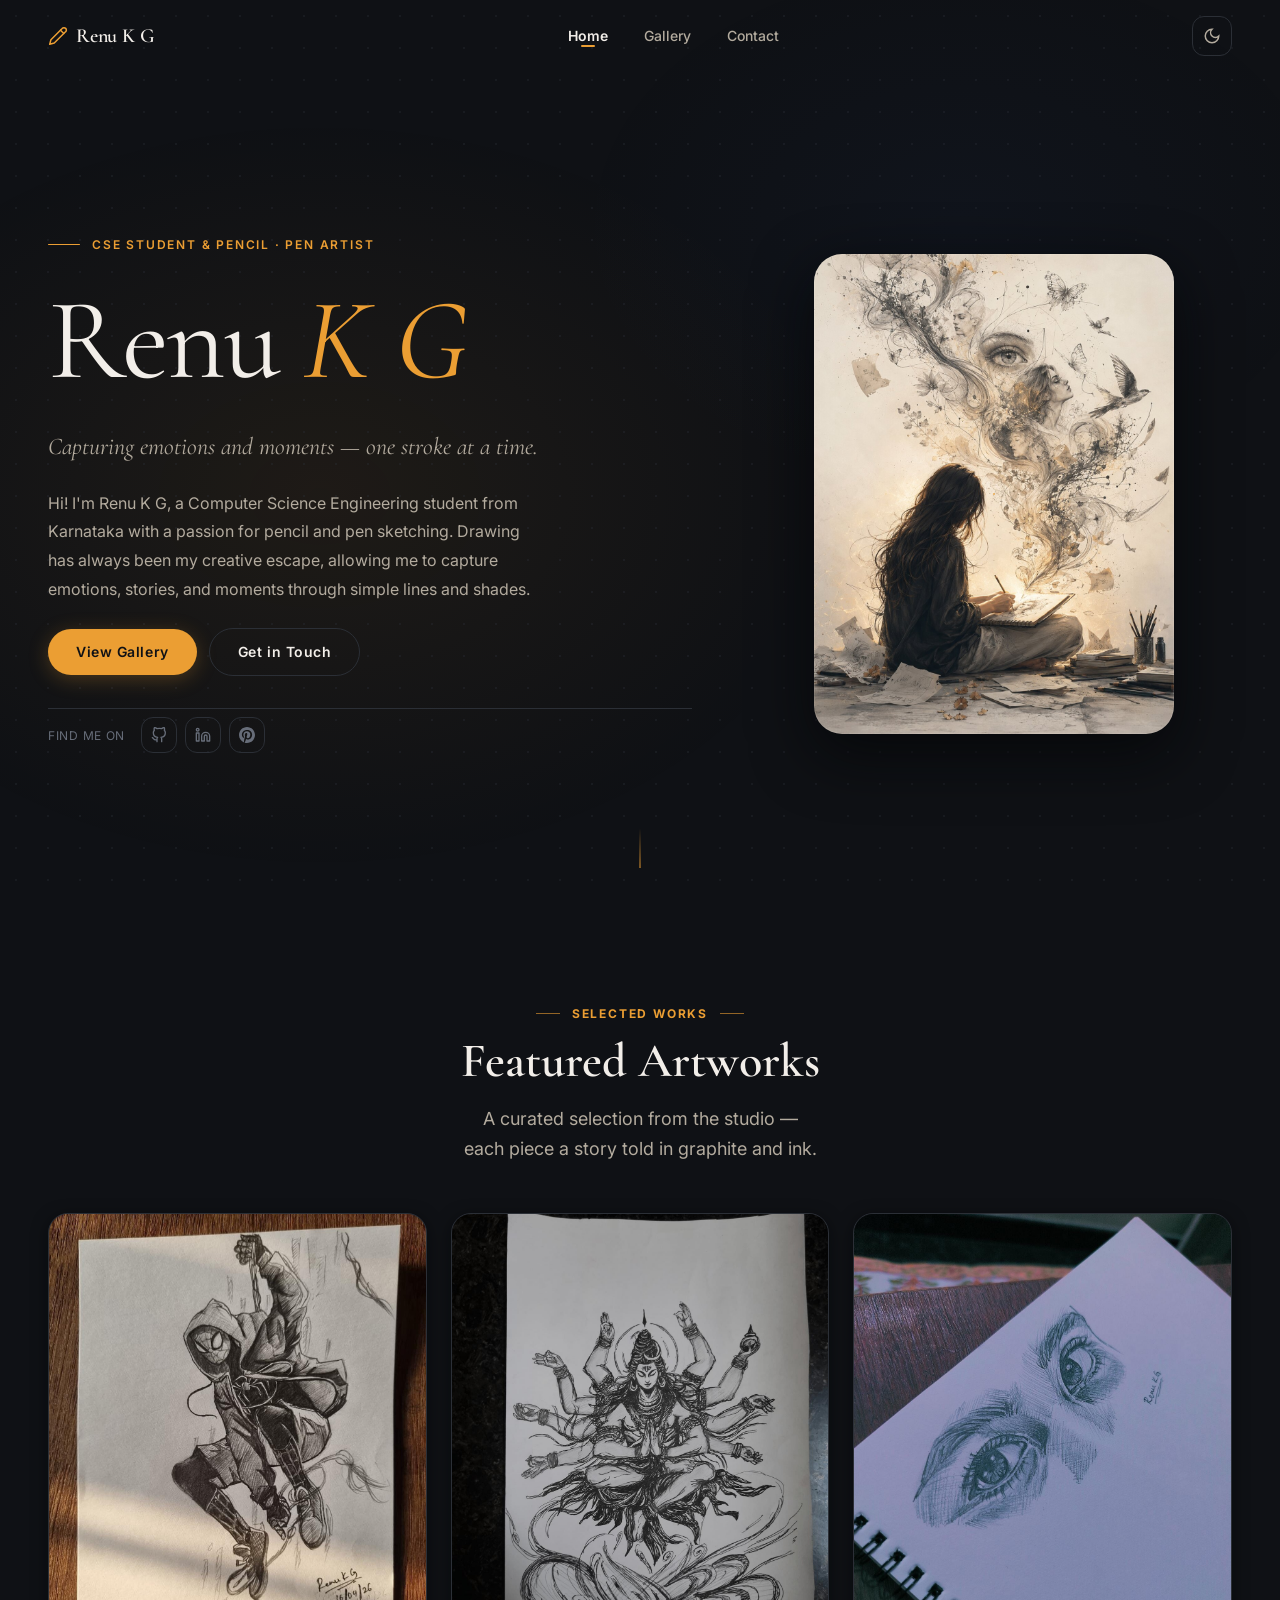
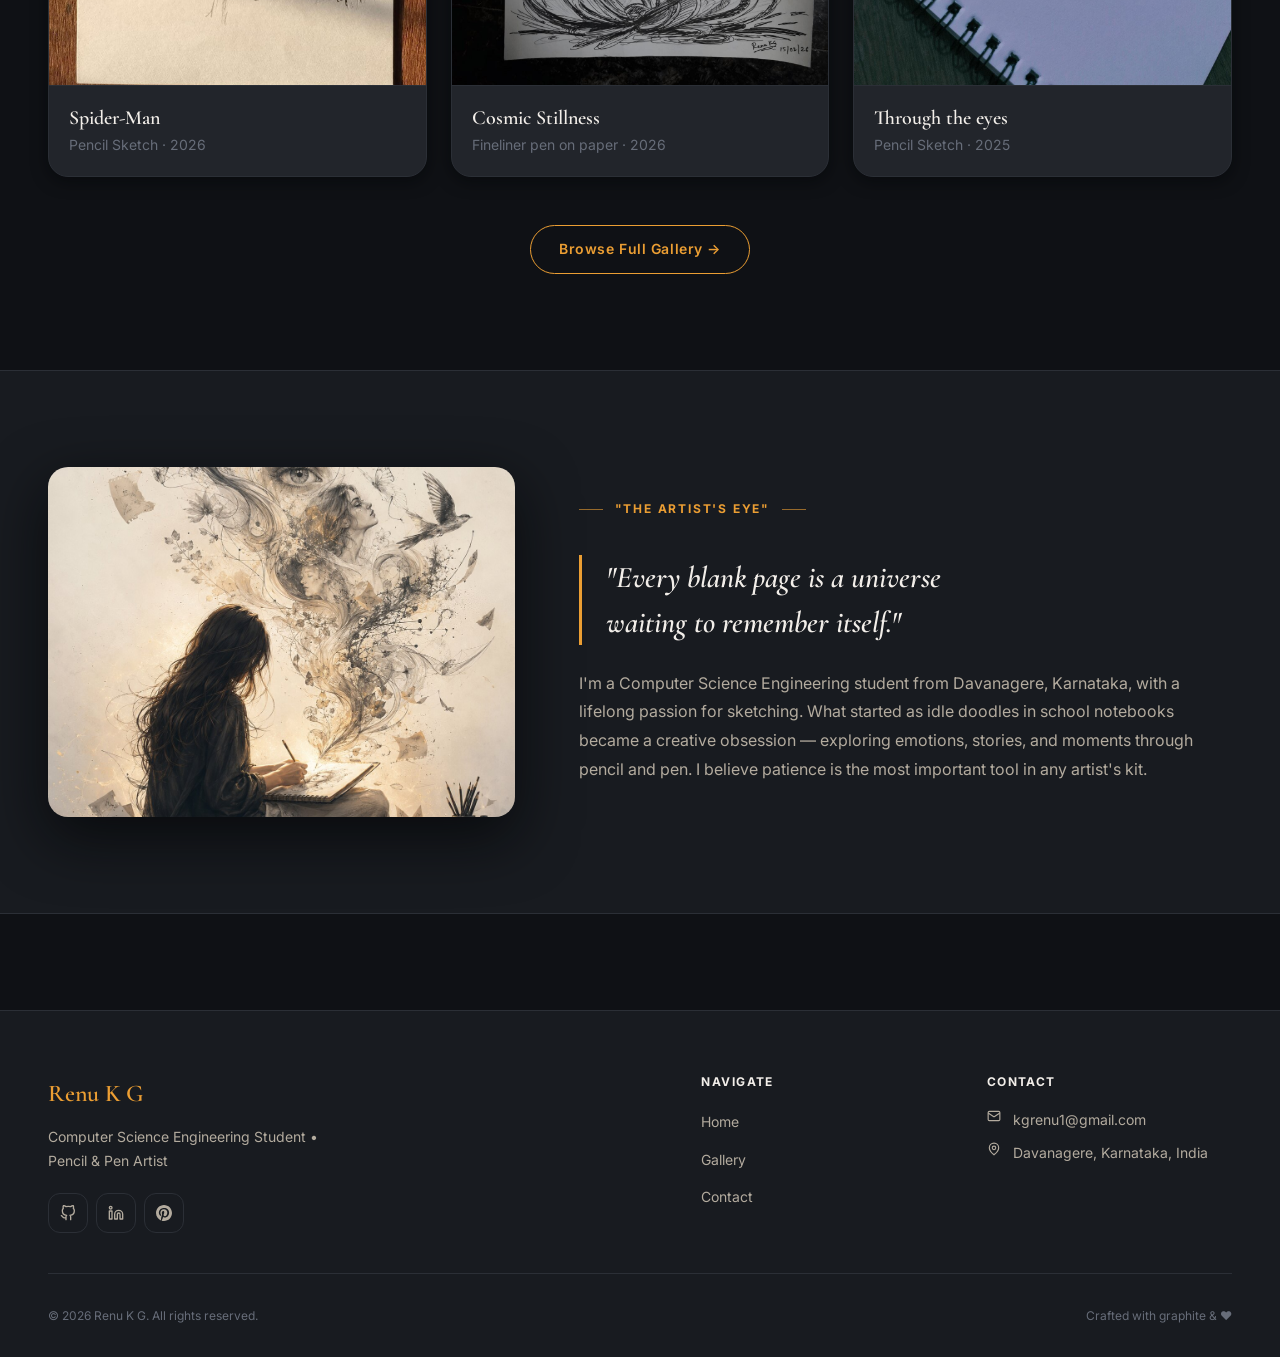
==== commit 1026549f: "Set main profile photo to profile.jpg" ====
--- a/index.html
+++ b/index.html
@@ -163,7 +163,7 @@
       <!-- Profile image -->
       <div class="hero-image-wrapper" data-reveal data-delay="200">
         <div class="hero-image-frame">
-          <img src="images/profile2.png" alt="Renu K G — Artist" class="hero-image">
+          <img src="images/profile.jpg" alt="Renu K G — Artist" class="hero-image">
           <div class="hero-deco-ring" aria-hidden="true"></div>
           <div class="hero-deco-ring" aria-hidden="true"></div>
         </div>
@@ -207,7 +207,7 @@
     <div class="container">
       <div class="about-teaser-inner">
         <div class="about-teaser-img-wrap" data-reveal>
-          <img src="images/profile2.png" alt="Renu K G — Artist at work" loading="lazy">
+          <img src="images/profile.jpg" alt="Renu K G — Artist at work" loading="lazy">
         </div>
         <div class="about-teaser-content">
           <p class="section-eyebrow" data-reveal>"The artist's eye"</p>
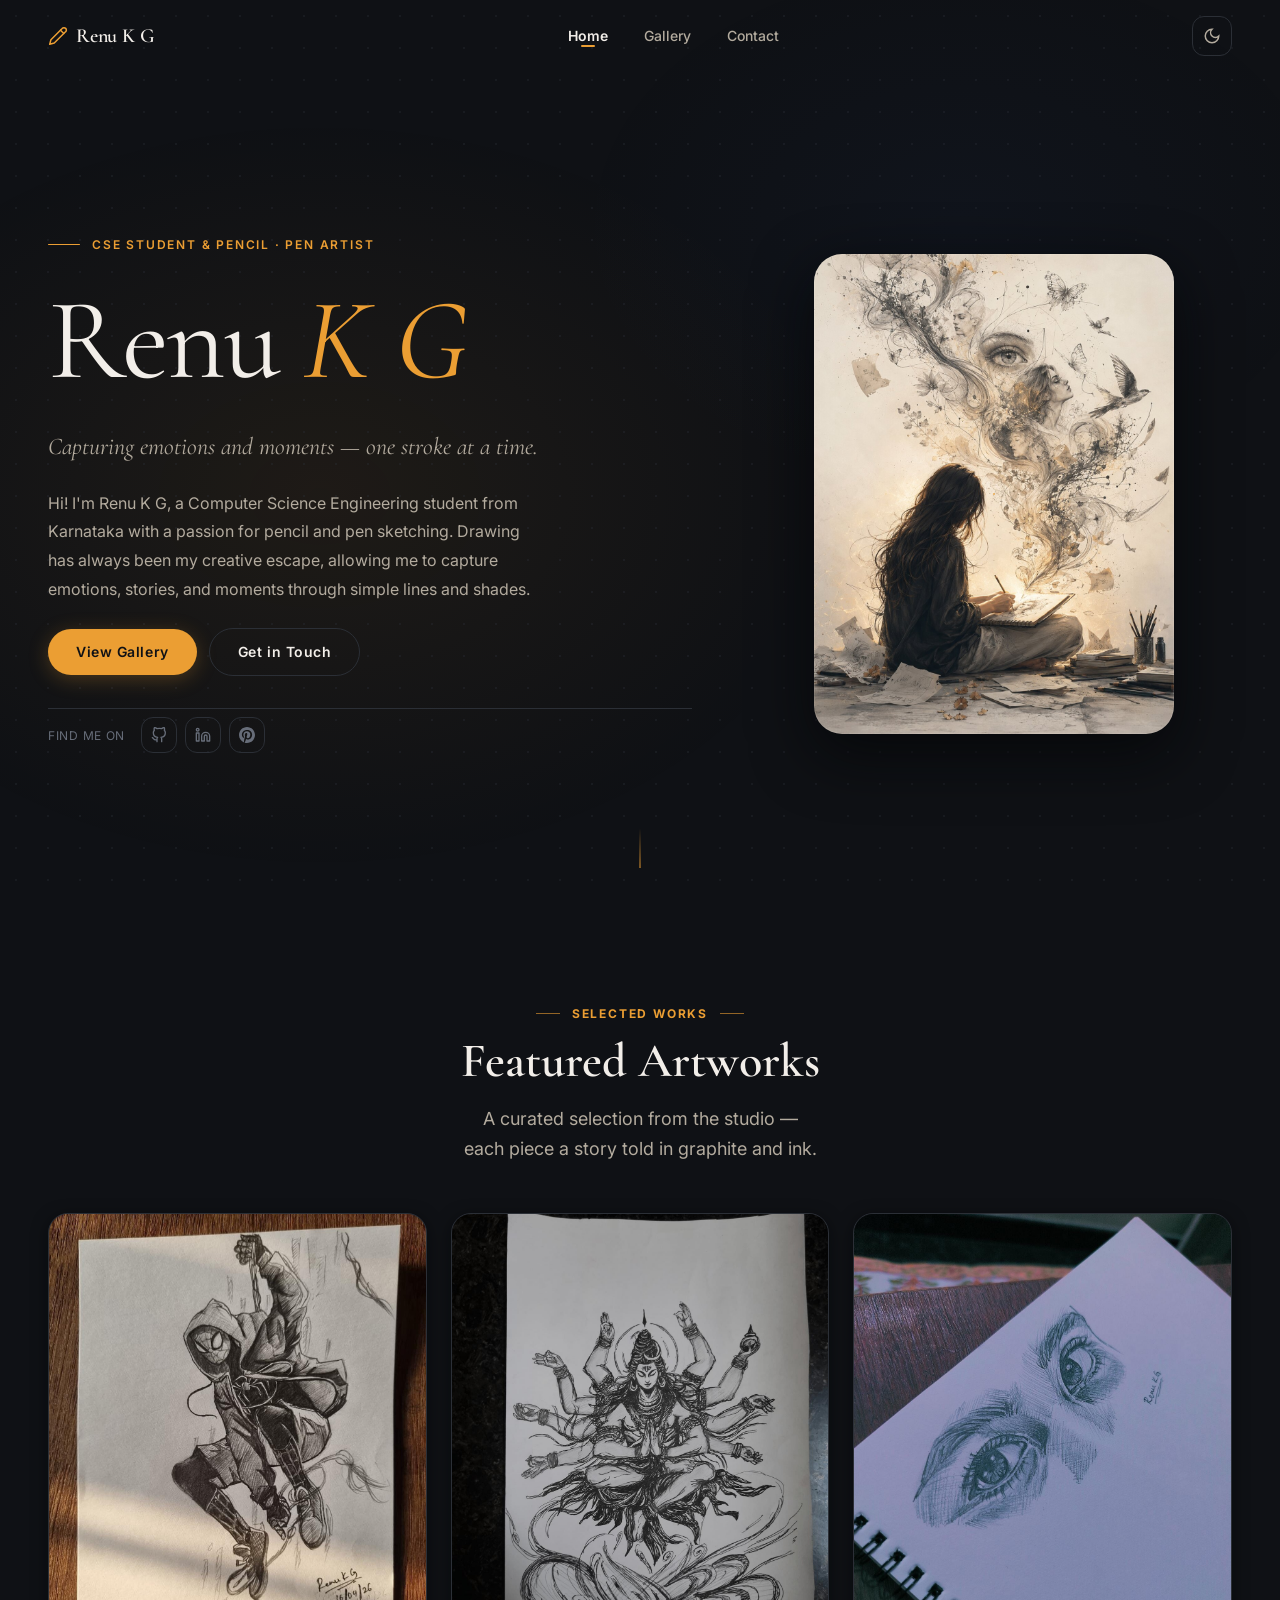
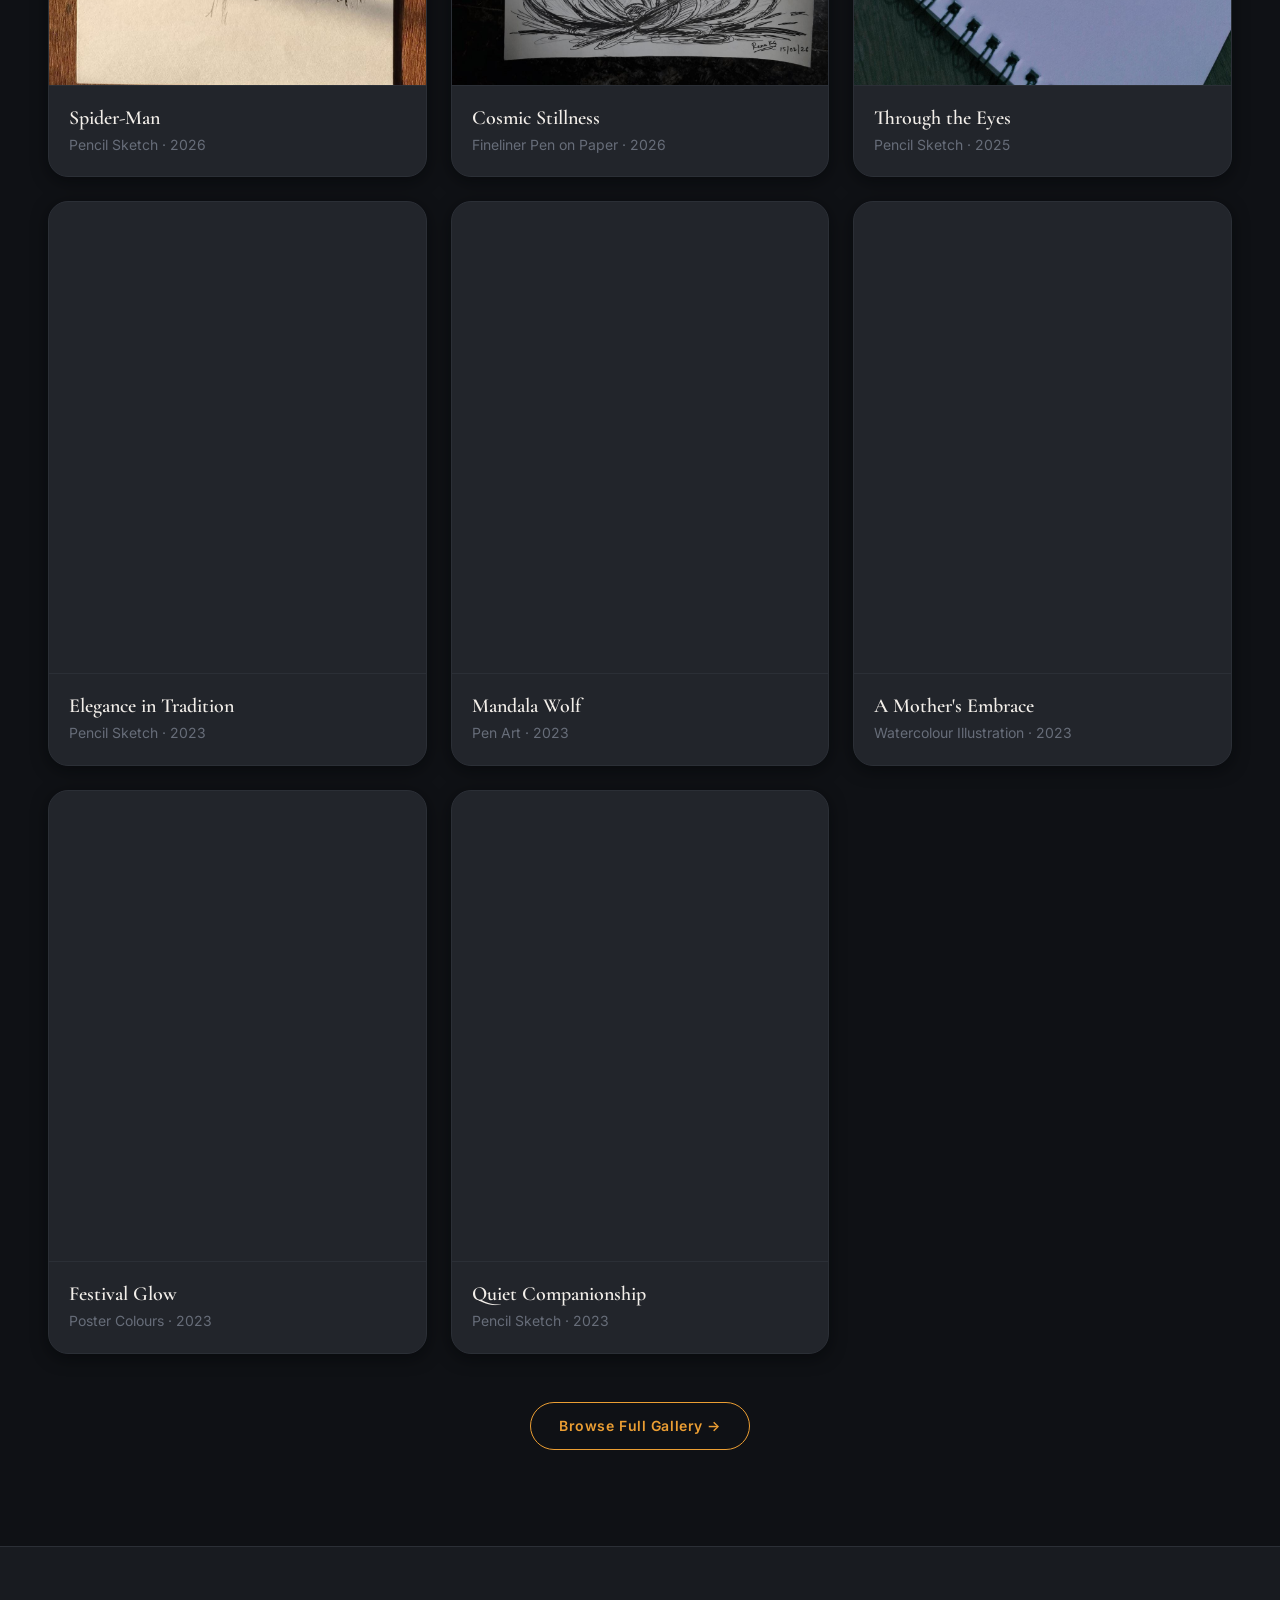
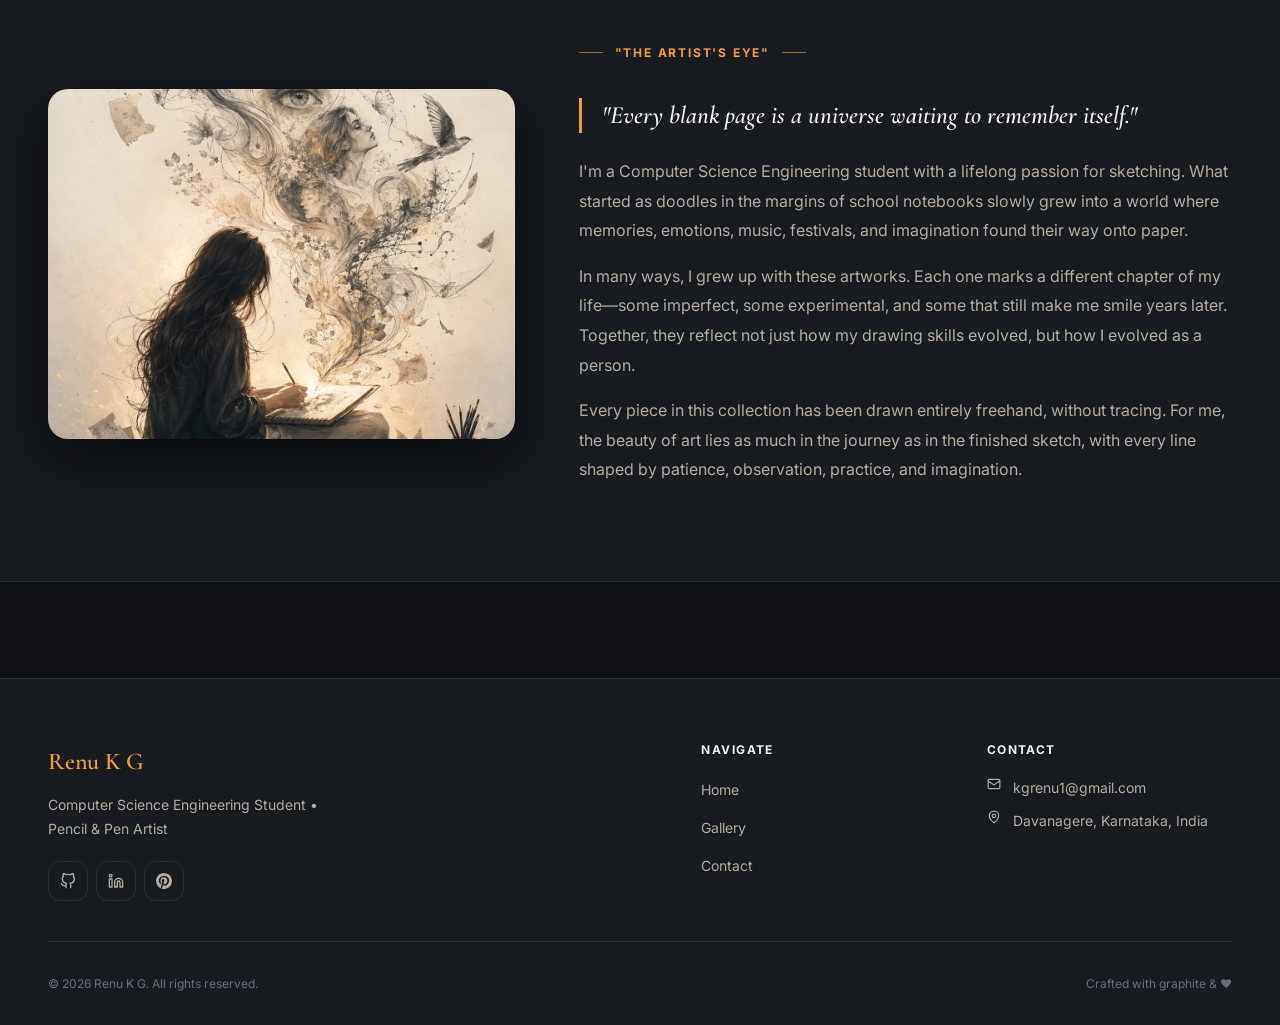
==== commit a9bfa769: "Format quote on single line and structure about text into 3 clean paragraphs" ====
--- a/index.html
+++ b/index.html
@@ -214,12 +214,23 @@
           <h2 class="about-teaser-quote" id="teaserHeading" data-reveal>
             "Every blank page is a universe waiting to remember itself."
           </h2>
-          <p class="about-teaser-text" data-reveal>
-            I'm a Computer Science Engineering student from Davanagere, Karnataka, with a lifelong
-            passion for sketching. What started as idle doodles in school notebooks became a creative
-            obsession — exploring emotions, stories, and moments through pencil and pen. I believe
-            patience is the most important tool in any artist's kit.
-          </p>
+          <div class="about-teaser-text-block">
+            <p class="about-teaser-text" data-reveal>
+              I'm a Computer Science Engineering student with a lifelong passion for sketching.
+              What started as doodles in the margins of school notebooks slowly grew into a world where memories,
+              emotions, music, festivals, and imagination found their way onto paper.
+            </p>
+            <p class="about-teaser-text" data-reveal>
+              In many ways, I grew up with these artworks. Each one marks a different chapter of my life—some imperfect,
+              some experimental, and some that still make me smile years later. Together, they reflect not just how my
+              drawing skills evolved, but how I evolved as a person.
+            </p>
+            <p class="about-teaser-text" data-reveal>
+              Every piece in this collection has been drawn entirely freehand, without tracing. For me, the beauty of art
+              lies as much in the journey as in the finished sketch, with every line shaped by patience, observation,
+              practice, and imagination.
+            </p>
+          </div>
         </div>
       </div>
     </div>
--- a/css/hero.css
+++ b/css/hero.css
@@ -412,17 +412,28 @@
 
 .about-teaser-quote {
   font-family: var(--font-display);
-  font-size: clamp(var(--text-xl), 3vw, var(--text-3xl));
+  font-size: clamp(1.1rem, 2.1vw, 1.55rem);
   font-style: italic;
   color: var(--color-text-1);
-  line-height: 1.5;
-  padding-left: var(--space-6);
+  line-height: 1.4;
+  padding-left: var(--space-5);
   border-left: 3px solid var(--color-accent);
+}
+
+@media (min-width: 992px) {
+  .about-teaser-quote {
+    white-space: nowrap;
+  }
 }
 
 .about-teaser-text {
   color: var(--color-text-2);
-  line-height: 1.8;
+  line-height: 1.85;
+  margin-bottom: var(--space-4);
+}
+
+.about-teaser-text:last-child {
+  margin-bottom: 0;
 }
 
 /* Stats row */
